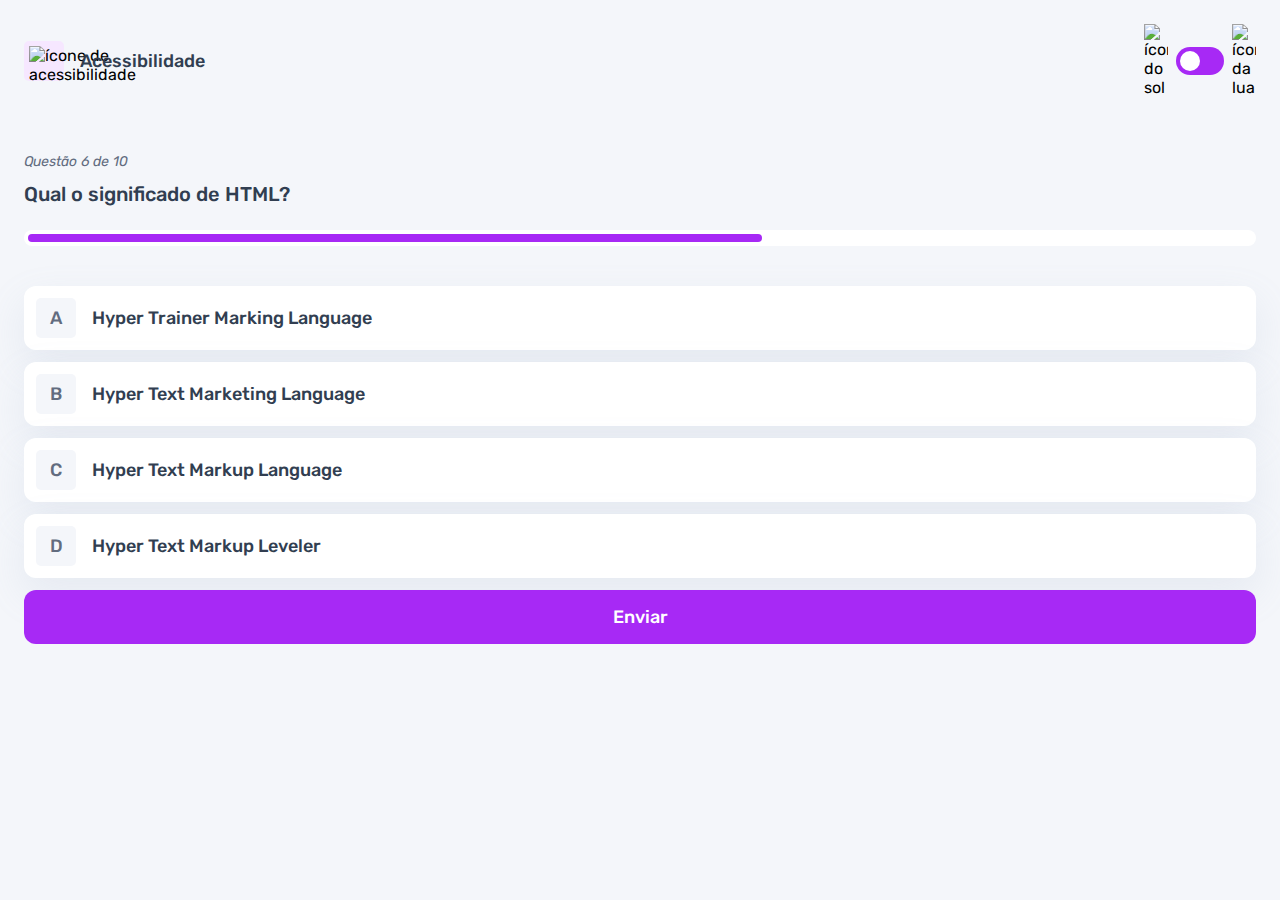
==== pages/quiz/quiz.html @ 0f0c96d8 "adicionado o efeito de seleção nas alternativas" ====
<!DOCTYPE html>
<html lang="pt-BR">
<head>
    <meta charset="UTF-8">
    <meta name="viewport" content="width=device-width, initial-scale=1.0">
    <link rel="preconnect" href="https://fonts.googleapis.com">
    <link rel="preconnect" href="https://fonts.gstatic.com" crossorigin>
    <link href="https://fonts.googleapis.com/css2?family=Rubik:ital,wght@0,300..900;1,300..900&display=swap" rel="stylesheet">
    <link rel="stylesheet" href="quiz.css">
    <title>Quiz App</title>
</head>
<body>
    <header>
        <div class="assunto">
            <div class="assunto_icone">
                <img src="../../assets/images/icon-accessibility.svg" alt="ícone de acessibilidade">
            </div>

            <h1>Acessibilidade</h1>
        </div>

        <div class="tema">
            <img src="../../assets/images/icon-sun-dark.svg" alt="ícone do sol">
            <button>
                <div></div>
            </button>
            <img src="../../assets/images/icon-moon-dark.svg" alt="ícone da lua">
        </div>
    </header>

    <main>
        <section class="pergunta">
            <p>Questão 6 de 10</p>

            <h2>Qual o significado de HTML?</h2>

            <div class="barra_progresso">
                <div></div>
            </div>
        </section>

        <section class="alternativas">
            <form action="">
                <label for="alternativa_a">
                    <input type="radio" id="alternativa_a" name="alternativa">

                    <div>
                        <span>A</span>
                        Hyper Trainer Marking Language
                    </div>
                </label>

                <label for="alternativa_b">
                    <input type="radio" id="alternativa_b" name="alternativa">

                    <div>
                        <span>B</span>
                        Hyper Text Marketing Language
                    </div>
                </label>

                <label for="alternativa_c">
                    <input type="radio" id="alternativa_c" name="alternativa">

                    <div>
                        <span>C</span>
                        Hyper Text Markup Language
                    </div>
                </label>

                <label for="alternativa_d">
                    <input type="radio" id="alternativa_d" name="alternativa">

                    <div>
                        <span>D</span>
                        Hyper Text Markup Leveler
                    </div>
                </label>
            </form>

            <button>Enviar</button>
        </section>
    </main>
</body>
</html>
---- pages/quiz/quiz.css ----
* {
    margin: 0;
    padding: 0;
    box-sizing: border-box;
    font-family: "Rubik", sans-serif;
    --webkit-font-smoothing: antialiased;
}

:root {
    --bg-color: #f4f6fa;
    --purple: #a729f5;
    --primary-text-color: #313e51;
    --secondary-text-color: #626c7f;
    --button-bg: #fff;
    --shadow: 0px 16px 40px 0px rgba(143, 160, 193, 0.14);
    --bg-html: #fff1e9;
    --bg-css: #e0fdef;
    --bg-javascript: #ebf0ff;
    --bg-acessibilidade: #f6e7ff;
    --white: #fff;
    --green: #26d682;
    --red: #ee5454;
    --bg-mobile: url(../../assets/images/pattern-background-mobile-light.svg);
    --bg-desktop: url(../../assets/images/pattern-background-desktop-light.svg);
}

body.escuro {
    --bg-color: #313e51;
    --bg-mobile: url(../../assets/images/pattern-background-mobile-dark.svg);
    --bg-desktop: url(../../assets/images/pattern-background-desktop-dark.svg);
    --primary-text-color: #fff;
    --secondary-text-color: #abc1e1;
    --button-bg: #3b4d66;
    --shadow: 0px 16px 40px 0px rgba(49, 62, 81, 0.14);
}

body {
    height: 100svh;
    background: var(--bg-mobile) var(--bg-color);
    background-repeat: no-repeat;
    background-size: cover;
}

header {
    display: flex;
    justify-content: space-between;
    padding: 16px 24px;
}

.assunto {
    display: flex;
    align-items: center;
    gap: 16px;
}

.assunto_icone {
    background: var(--bg-acessibilidade);
    width: 40px;
    height: 40px;
    padding: 5px;
    border-radius: 5px;
}

.assunto_icone img {
    width: 100%;
}

.assunto h1 {
    font-size: 18px;
    font-weight: 500;
    color: var(--primary-text-color);
}

.tema {
    padding: 8px 0;
    display: flex;
    align-items: center;
    gap: 8px;
}

.tema img {
    width: 16px;
}

.tema button {
    height: 20px;
    width: 32px;
    background: var(--purple);
    border: 0;
    border-radius: 999px;
    padding: 4px;
}

.tema button div {
    background: var(--white);
    width: 12px;
    height: 12px;
    border-radius: 999px;
}

main {
    padding: 32px 24px;
}

.pergunta {
    margin-bottom: 40px;
}

.pergunta p {
    font-style: italic;
    font-size: 14px;
    color: var(--secondary-text-color);
    margin-bottom: 12px;
}

.pergunta h2 {
    font-size: 20px;
    font-weight: 500;
    color: var(--primary-text-color);
    line-height: 24px;
    margin-bottom: 24px;
}

.barra_progresso {
    background: var(--button-bg);
    height: 16px;
    padding: 4px;
    border-radius: 999px;
}

.barra_progresso div {
    height: 100%;
    width: 60%;
    background: var(--purple);
    border-radius: 999px;
}

.alternativas form {
    display: flex;
    flex-direction: column;
    gap: 12px;
    margin-bottom: 12px;
}

.alternativas label {
    display: block;
    background: var(--button-bg);
    padding: 12px;
    font-size: 18px;
    font-weight: 500;
    border-radius: 12px;
    box-shadow: var(--shadow);
    color: var(--primary-text-color);
}

.alternativas label:has(input:checked) {
    outline: 3px solid var(--purple);

    & span {
        background: var(--purple);
        color: var(--white);
    }
}

.alternativas input {
    display: none;
}

.alternativas div {
    display: flex;
    align-items: center;
    gap: 16px;
}

.alternativas div span {
    display: block;
    width: 40px;
    height: 40px;
    background: var(--bg-color);
    border-radius: 5px;
    color: var(--secondary-text-color);

    display: flex;
    align-items: center;
    justify-content: center;
    flex-shrink: 0;
}

.alternativas button {
    padding: 16px;
    border-radius: 12px;
    border: none;
    background: var(--purple);
    color: var(--white);
    width: 100%;

    font-size: 18px;
    font-weight: 500;
}

@media(min-width: 1100px) {
    tema {
        gap: 16px;
    }

    .tema img {
        width: 24px;
    }

    .tema button {
        width: 48px;
        height: 28px;
    }

    .tema button div {
        width: 20px;
        height: 20px;
    }

}
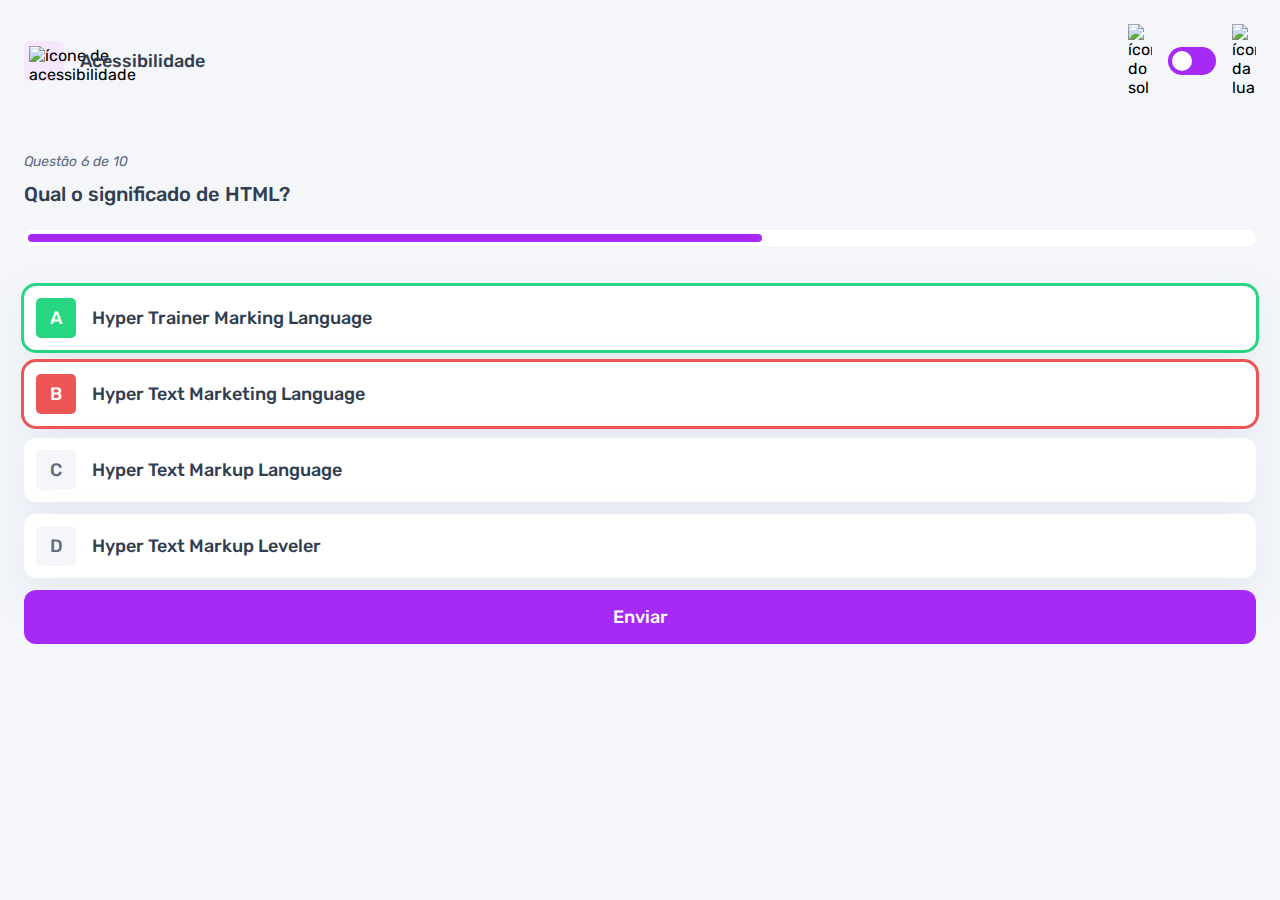
==== commit 2822065f: "adicionado o efeito para alternativas corretas e erradas" ====
--- a/pages/quiz/quiz.html
+++ b/pages/quiz/quiz.html
@@ -41,7 +41,7 @@
 
         <section class="alternativas">
             <form action="">
-                <label for="alternativa_a">
+                <label for="alternativa_a" id="correta">
                     <input type="radio" id="alternativa_a" name="alternativa">
 
                     <div>
@@ -50,7 +50,7 @@
                     </div>
                 </label>
 
-                <label for="alternativa_b">
+                <label for="alternativa_b" id="errada">
                     <input type="radio" id="alternativa_b" name="alternativa">
 
                     <div>
--- a/pages/quiz/quiz.css
+++ b/pages/quiz/quiz.css
@@ -162,6 +162,24 @@
     }
 }
 
+.alternativas label#correta {
+    outline: 3px solid var(--green);
+
+    & span {
+        background: var(--green);
+        color: var(--white);
+    }
+}
+
+.alternativas label#errada {
+    outline: 3px solid var(--red);
+
+    & span {
+        background: var(--red);
+        color: var(--white);
+    }
+}
+
 .alternativas input {
     display: none;
 }
@@ -199,7 +217,7 @@
 }
 
 @media(min-width: 1100px) {
-    tema {
+    .tema {
         gap: 16px;
     }
 
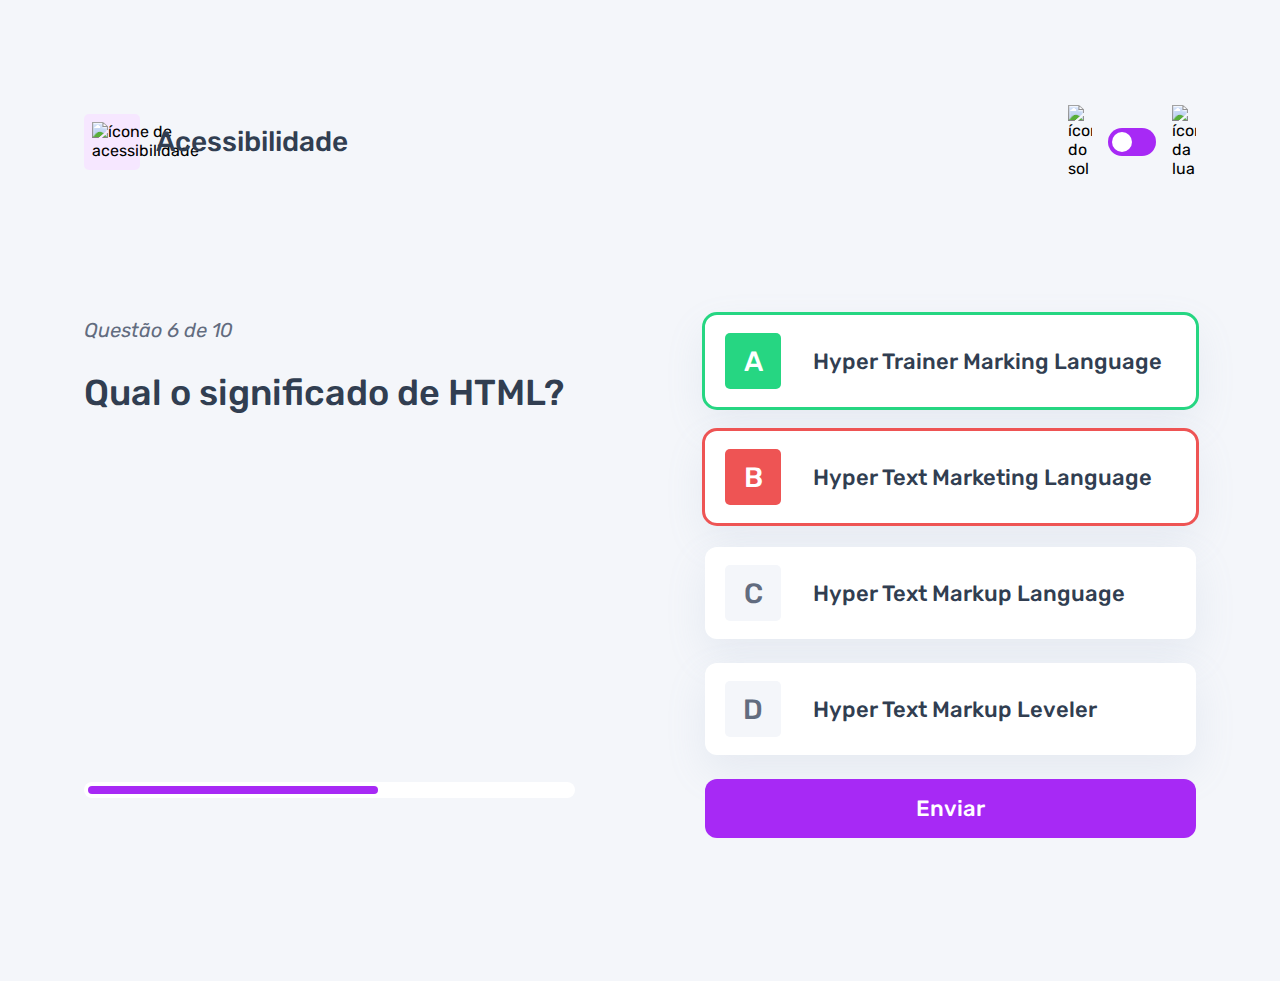
==== commit 024ee962: "adicionada a responsividade para o desktop" ====
--- a/pages/quiz/quiz.html
+++ b/pages/quiz/quiz.html
@@ -30,10 +30,11 @@
 
     <main>
         <section class="pergunta">
-            <p>Questão 6 de 10</p>
+            <div>
+                <p>Questão 6 de 10</p>
 
-            <h2>Qual o significado de HTML?</h2>
-
+                <h2>Qual o significado de HTML?</h2>
+            </div>
             <div class="barra_progresso">
                 <div></div>
             </div>
--- a/pages/quiz/quiz.css
+++ b/pages/quiz/quiz.css
@@ -217,6 +217,22 @@
 }
 
 @media(min-width: 1100px) {
+    header {
+        margin-block: 81px;
+        max-width: 1160px;
+        margin-inline: auto;
+    }
+
+    .assunto_icone {
+        width: 56px;
+        height: 56px;
+        padding: 8px;
+    }
+
+    .assunto h1 {
+        font-size: 28px;
+    }
+
     .tema {
         gap: 16px;
     }
@@ -235,4 +251,56 @@
         height: 20px;
     }
 
+    main {
+        max-width: 1160px;
+        margin-inline: auto;
+
+        display: flex;
+        gap: 130px;
+    }
+
+    section {
+        width: 100%;
+    }
+
+    .pergunta {
+        display: flex;
+        flex-direction: column;
+        justify-content: space-between;
+    }
+
+    .pergunta p {
+        font-size: 20px;
+        line-height: 30px;
+        margin-bottom: 27px;
+    }
+
+    .pergunta h2 {
+        font-size: 36px;
+        line-height: 42px; 
+    }
+
+    .alternativas form {
+        gap: 24px;
+        margin-bottom: 24px;
+    }
+
+    .alternativas label {
+        font-size: 22px;
+        padding: 18px 20px;
+    }
+
+    .alternativas div {
+        gap: 32px;
+    }
+
+    .alternativas div span {
+        width: 56px;
+        height: 56px;
+        font-size: 28px;
+    }
+
+    .alternativas button {
+        font-size: 22px;
+    }
 }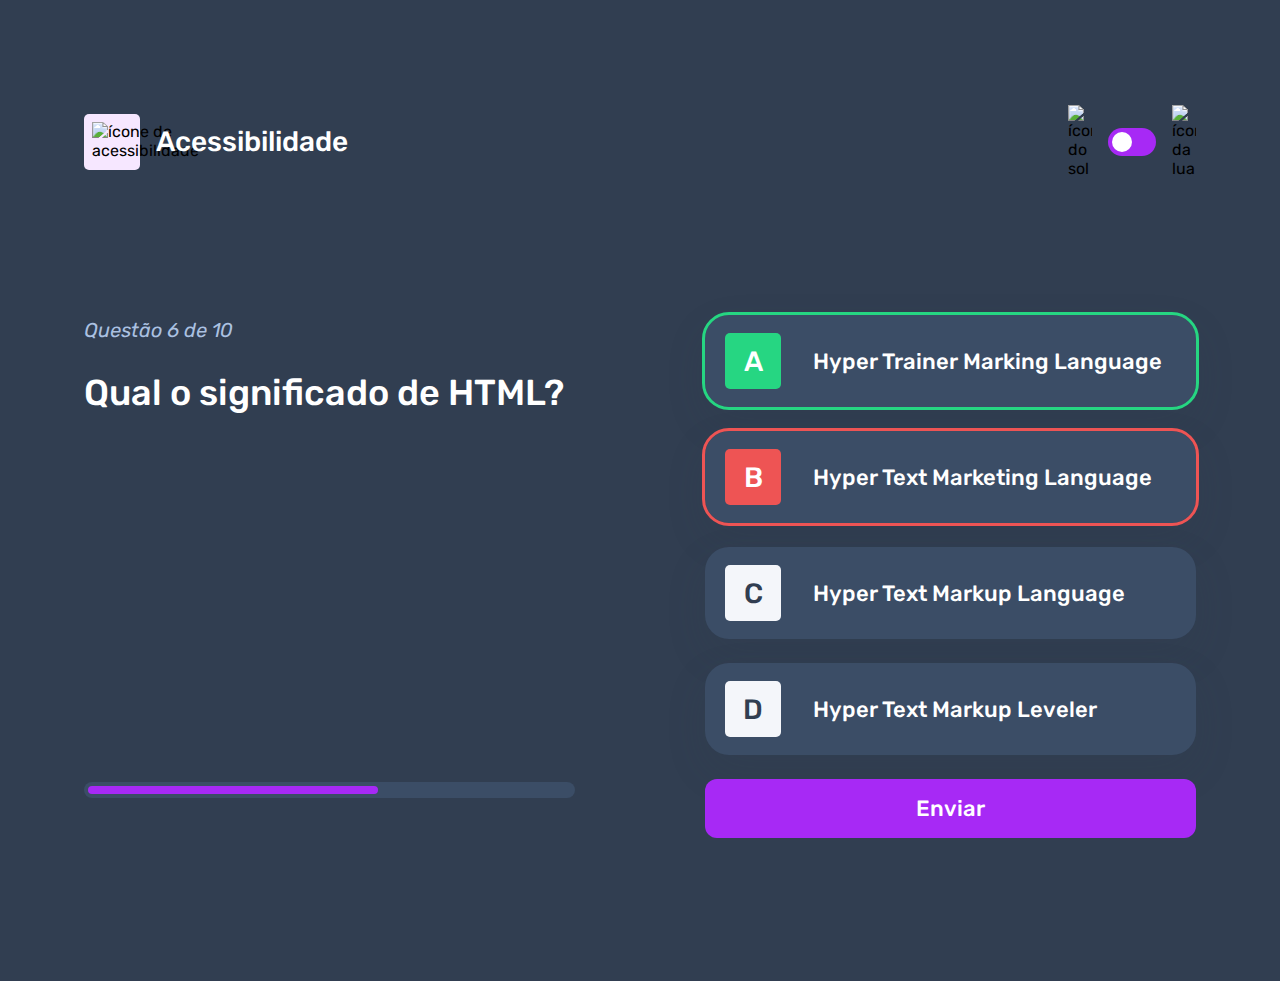
==== commit 497651c6: "ajuste das cores no tema dark" ====
--- a/pages/quiz/quiz.html
+++ b/pages/quiz/quiz.html
@@ -9,7 +9,7 @@
     <link rel="stylesheet" href="quiz.css">
     <title>Quiz App</title>
 </head>
-<body>
+<body class="escuro">
     <header>
         <div class="assunto">
             <div class="assunto_icone">
--- a/pages/quiz/quiz.css
+++ b/pages/quiz/quiz.css
@@ -8,7 +8,10 @@
 
 :root {
     --bg-color: #f4f6fa;
+    --bg-span: #f4f6fa;
+    --color-span: #626c7f;
     --purple: #a729f5;
+    --purple-hover: rgba(167, 41, 245, 0.7);
     --primary-text-color: #313e51;
     --secondary-text-color: #626c7f;
     --button-bg: #fff;
@@ -26,6 +29,7 @@
 
 body.escuro {
     --bg-color: #313e51;
+    --color-span: #313e51;
     --bg-mobile: url(../../assets/images/pattern-background-mobile-dark.svg);
     --bg-desktop: url(../../assets/images/pattern-background-desktop-dark.svg);
     --primary-text-color: #fff;
@@ -151,6 +155,14 @@
     border-radius: 12px;
     box-shadow: var(--shadow);
     color: var(--primary-text-color);
+    cursor: pointer;
+}
+
+.alternativas label:hover {
+    & span {
+        background: var(--bg-acessibilidade);
+        color: var(--purple);
+    }
 }
 
 .alternativas label:has(input:checked) {
@@ -194,9 +206,9 @@
     display: block;
     width: 40px;
     height: 40px;
-    background: var(--bg-color);
+    background: var(--bg-span);
     border-radius: 5px;
-    color: var(--secondary-text-color);
+    color: var(--color-span);
 
     display: flex;
     align-items: center;
@@ -214,6 +226,12 @@
 
     font-size: 18px;
     font-weight: 500;
+    transition: background 0.3s;
+}
+
+.alternativas button:hover {
+    background: var(--purple-hover);
+    cursor: pointer;
 }
 
 @media(min-width: 1100px) {
@@ -288,6 +306,7 @@
     .alternativas label {
         font-size: 22px;
         padding: 18px 20px;
+        border-radius: 24px;
     }
 
     .alternativas div {
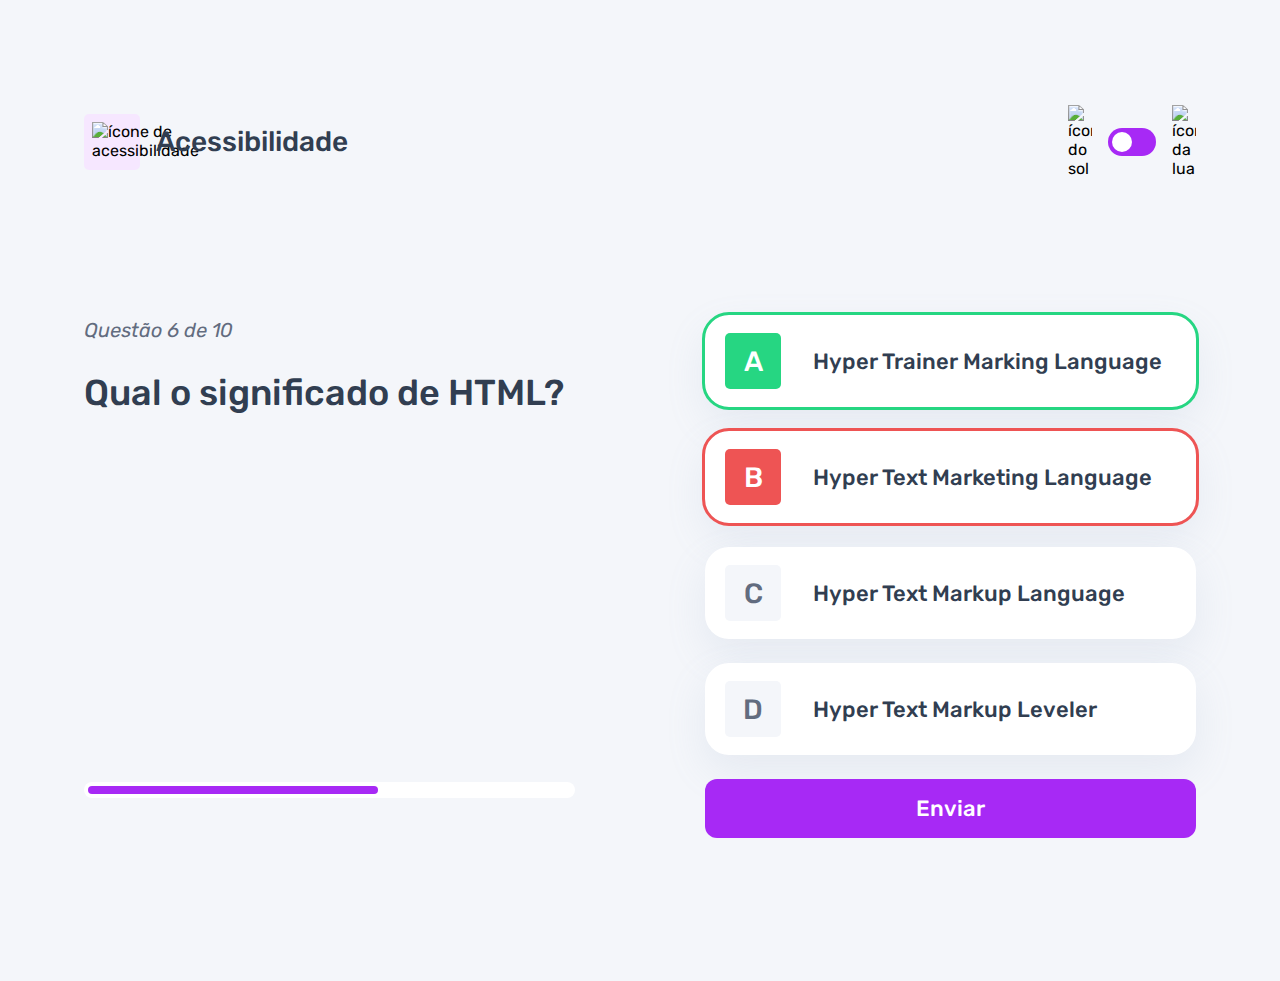
==== commit 816e914c: "ajuste do fundo para o dekstop o quiz.html" ====
--- a/pages/quiz/quiz.html
+++ b/pages/quiz/quiz.html
@@ -9,7 +9,7 @@
     <link rel="stylesheet" href="quiz.css">
     <title>Quiz App</title>
 </head>
-<body class="escuro">
+<body>
     <header>
         <div class="assunto">
             <div class="assunto_icone">
--- a/pages/quiz/quiz.css
+++ b/pages/quiz/quiz.css
@@ -235,6 +235,12 @@
 }
 
 @media(min-width: 1100px) {
+    body {
+        background: var(--bg-desktop) var(--bg-color);
+        background-size: cover;
+        background-repeat: no-repeat;
+    }
+
     header {
         margin-block: 81px;
         max-width: 1160px;
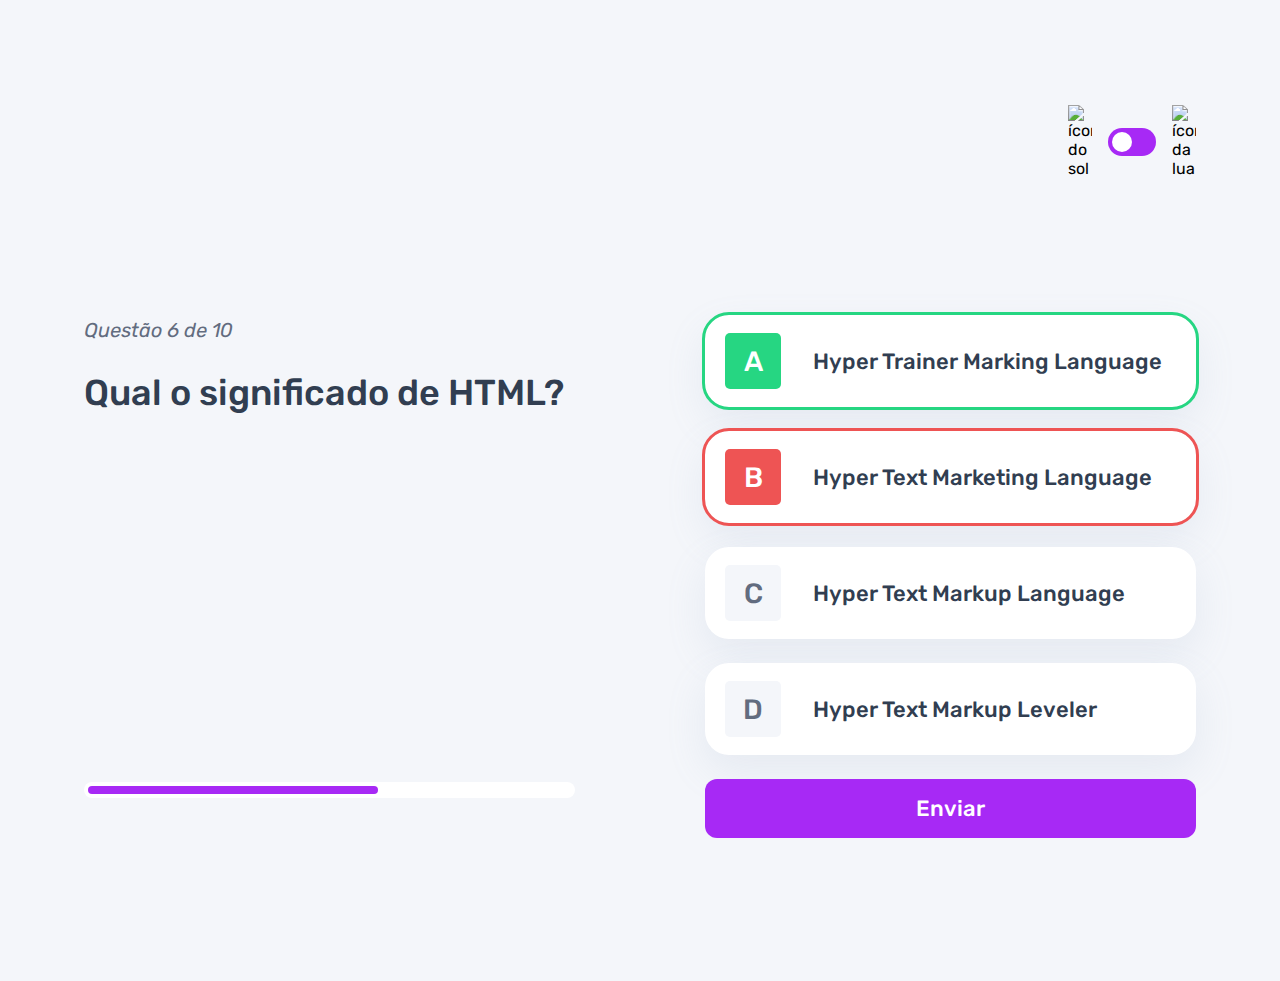
==== commit 9a0a24f0: "alteração dinâmica do assunto da página" ====
--- a/pages/quiz/quiz.html
+++ b/pages/quiz/quiz.html
@@ -7,16 +7,17 @@
     <link rel="preconnect" href="https://fonts.gstatic.com" crossorigin>
     <link href="https://fonts.googleapis.com/css2?family=Rubik:ital,wght@0,300..900;1,300..900&display=swap" rel="stylesheet">
     <link rel="stylesheet" href="quiz.css">
+    <script src="./quiz.js" type="module" defer></script>
     <title>Quiz App</title>
 </head>
 <body>
     <header>
         <div class="assunto">
             <div class="assunto_icone">
-                <img src="../../assets/images/icon-accessibility.svg" alt="ícone de acessibilidade">
+                <img src="" alt="">
             </div>
 
-            <h1>Acessibilidade</h1>
+            <h1></h1>
         </div>
 
         <div class="tema">
--- a/pages/quiz/quiz.css
+++ b/pages/quiz/quiz.css
@@ -58,11 +58,26 @@
 }
 
 .assunto_icone {
-    background: var(--bg-acessibilidade);
     width: 40px;
     height: 40px;
     padding: 5px;
     border-radius: 5px;
+}
+
+.assunto_icone.html {
+    background: var(--bg-html);
+}
+
+.assunto_icone.css {
+    background: var(--bg-css);
+}
+
+.assunto_icone.javascript {
+    background: var(--bg-javascript);
+}
+
+.assunto_icone.acessibilidade {
+    background: var(--bg-acessibilidade);
 }
 
 .assunto_icone img {
@@ -93,6 +108,8 @@
     border: 0;
     border-radius: 999px;
     padding: 4px;
+    display: flex;
+    cursor: pointer;
 }
 
 .tema button div {
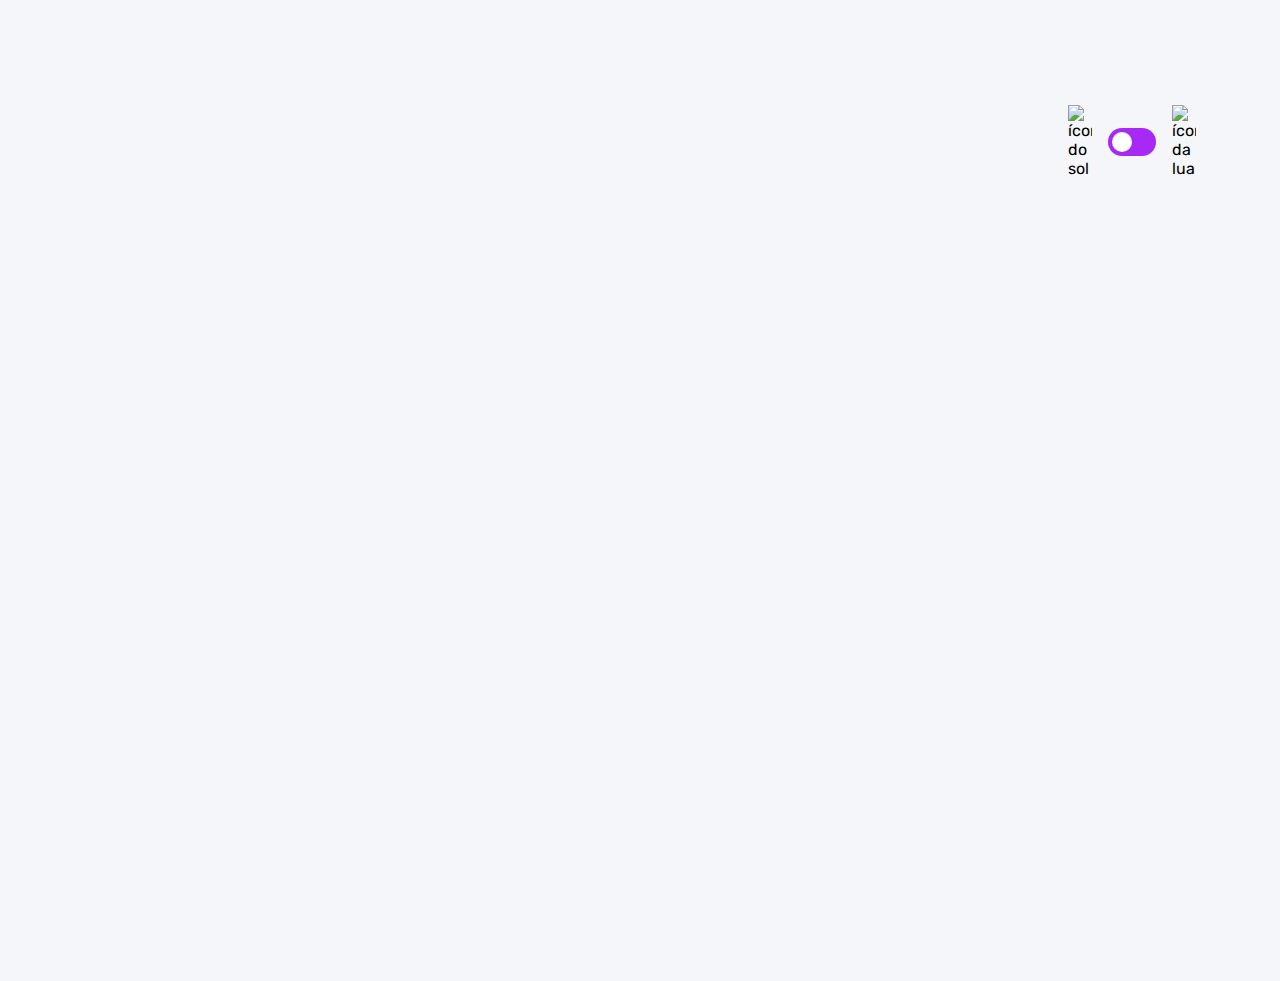
==== commit 29088377: "adicionadas as funções de buscar as pergutas e montar as perguntas no html" ====
--- a/pages/quiz/quiz.html
+++ b/pages/quiz/quiz.html
@@ -30,58 +30,6 @@
     </header>
 
     <main>
-        <section class="pergunta">
-            <div>
-                <p>Questão 6 de 10</p>
-
-                <h2>Qual o significado de HTML?</h2>
-            </div>
-            <div class="barra_progresso">
-                <div></div>
-            </div>
-        </section>
-
-        <section class="alternativas">
-            <form action="">
-                <label for="alternativa_a" id="correta">
-                    <input type="radio" id="alternativa_a" name="alternativa">
-
-                    <div>
-                        <span>A</span>
-                        Hyper Trainer Marking Language
-                    </div>
-                </label>
-
-                <label for="alternativa_b" id="errada">
-                    <input type="radio" id="alternativa_b" name="alternativa">
-
-                    <div>
-                        <span>B</span>
-                        Hyper Text Marketing Language
-                    </div>
-                </label>
-
-                <label for="alternativa_c">
-                    <input type="radio" id="alternativa_c" name="alternativa">
-
-                    <div>
-                        <span>C</span>
-                        Hyper Text Markup Language
-                    </div>
-                </label>
-
-                <label for="alternativa_d">
-                    <input type="radio" id="alternativa_d" name="alternativa">
-
-                    <div>
-                        <span>D</span>
-                        Hyper Text Markup Leveler
-                    </div>
-                </label>
-            </form>
-
-            <button>Enviar</button>
-        </section>
     </main>
 </body>
 </html>--- a/pages/quiz/quiz.css
+++ b/pages/quiz/quiz.css
@@ -151,7 +151,6 @@
 
 .barra_progresso div {
     height: 100%;
-    width: 60%;
     background: var(--purple);
     border-radius: 999px;
 }
